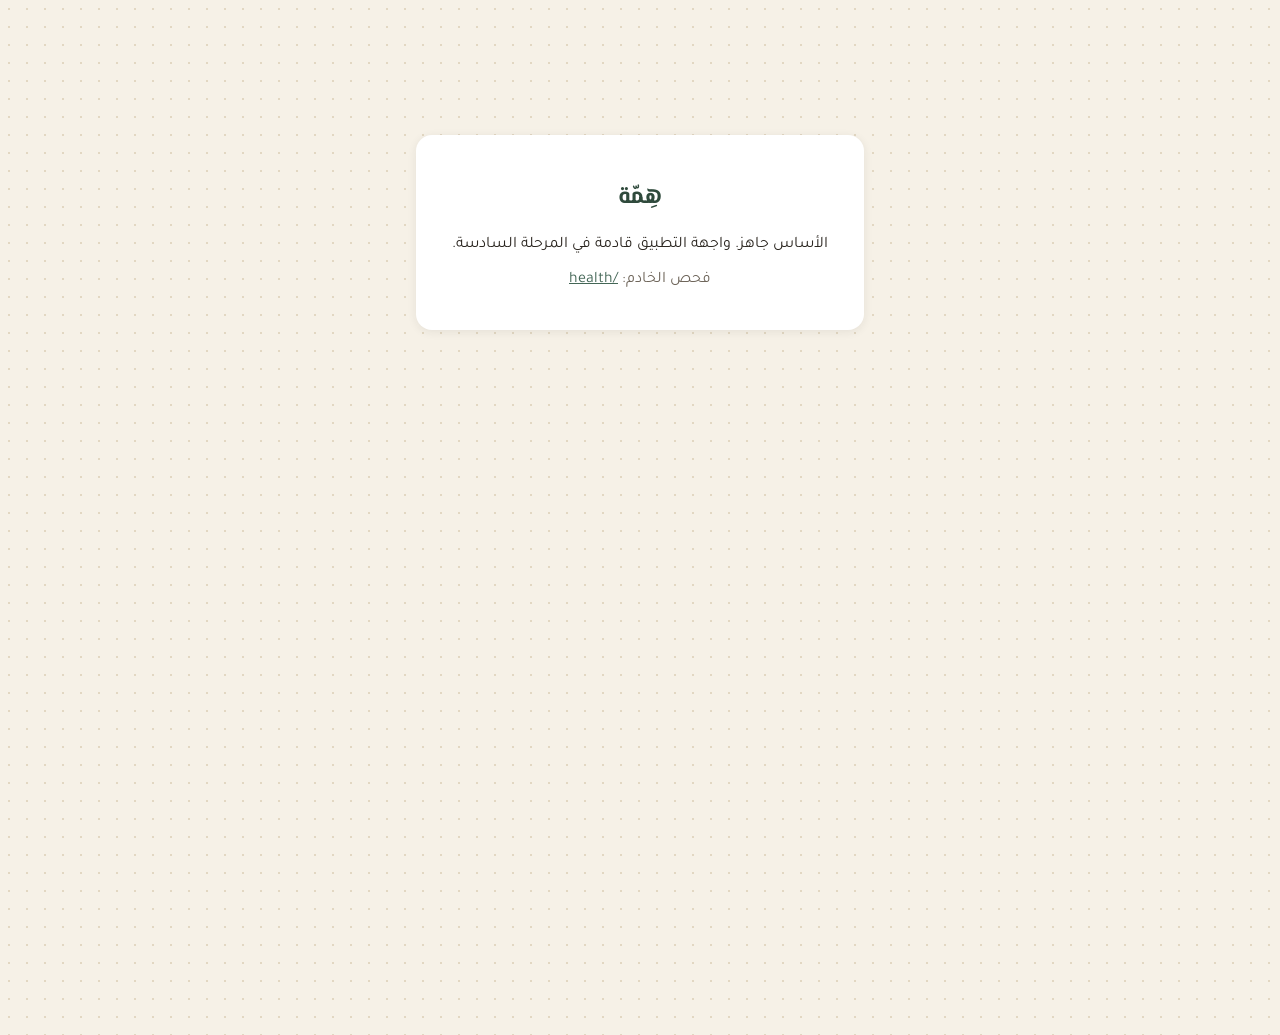
==== src/Himma.Api/wwwroot/index.html @ d6c8cf59 "Phase 1: project foundation ASP.NET Core 8 API with EF Core 8 (SQLite dev / PostgreSQL prod), Identi" ====
<!doctype html>
<html lang="ar" dir="rtl">
<head>
  <meta charset="utf-8">
  <meta name="viewport" content="width=device-width, initial-scale=1">
  <title>هِمّة</title>
  <link rel="preconnect" href="https://fonts.googleapis.com">
  <link rel="preconnect" href="https://fonts.gstatic.com" crossorigin>
  <link rel="stylesheet" href="https://fonts.googleapis.com/css2?family=El+Messiri:wght@500;700&family=IBM+Plex+Mono:wght@500&family=Tajawal:wght@400;500;700&display=swap">
  <link rel="stylesheet" href="css/tokens.css">
  <link rel="stylesheet" href="css/base.css">
</head>
<body>
  <main class="placeholder">
    <section class="card">
      <h1>هِمّة</h1>
      <p>الأساس جاهز. واجهة التطبيق قادمة في المرحلة السادسة.</p>
      <p class="muted">فحص الخادم: <a href="/health">/health</a></p>
    </section>
  </main>
</body>
</html>
---- src/Himma.Api/wwwroot/css/tokens.css ----
:root {
  --bg: #F6F1E7;
  --paper: #FFFFFF;
  --ink: #2B2620;
  --ink-soft: #6E655A;
  --forest: #2F4A3C;
  --forest-light: #436656;
  --rust: #C1622D;
  --gold: #D9A441;
  --line: #E2D7C2;
  --danger: #B23A2E;
  --water: #3E7CB1;

  --font-body: "Tajawal", system-ui, sans-serif;
  --font-heading: "El Messiri", "Tajawal", serif;
  --font-number: "IBM Plex Mono", ui-monospace, monospace;

  --radius: 16px;
  --shadow: 0 2px 10px rgba(43, 38, 32, 0.08);
  --ease-settle: cubic-bezier(.22, 1, .36, 1);
}
---- src/Himma.Api/wwwroot/css/base.css ----
*, *::before, *::after { box-sizing: border-box; }

body {
  margin: 0;
  min-height: 100vh;
  font-family: var(--font-body);
  color: var(--ink);
  background-color: var(--bg);
  background-image: radial-gradient(var(--line) 1px, transparent 1px);
  background-size: 18px 18px;
}

h1, h2, h3 { font-family: var(--font-heading); color: var(--forest); }

a { color: var(--forest-light); }

.card {
  background: var(--paper);
  border-radius: var(--radius);
  box-shadow: var(--shadow);
  padding: 24px;
}

.muted { color: var(--ink-soft); }

.placeholder {
  max-width: 480px;
  margin: 15vh auto 0;
  padding: 0 16px;
  text-align: center;
}
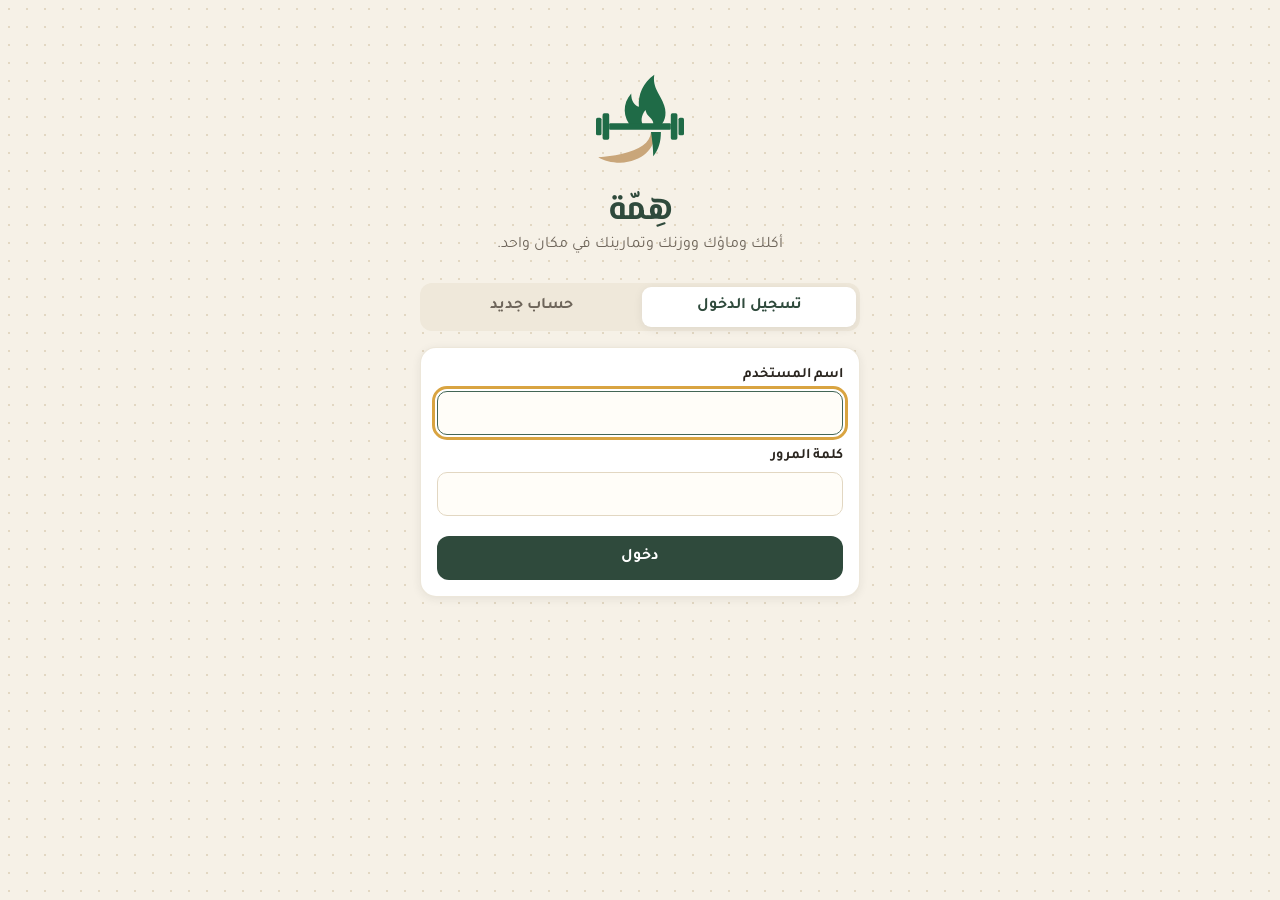
==== commit d63bbffb: "Phase 5: user app frontend Arabic RTL single-page app served from wwwroot with no build step: sign-i" ====
--- a/src/Himma.Api/wwwroot/index.html
+++ b/src/Himma.Api/wwwroot/index.html
@@ -2,21 +2,27 @@
 <html lang="ar" dir="rtl">
 <head>
   <meta charset="utf-8">
-  <meta name="viewport" content="width=device-width, initial-scale=1">
+  <meta name="viewport" content="width=device-width, initial-scale=1, viewport-fit=cover">
   <title>هِمّة</title>
+  <meta name="description" content="هِمّة: تابع أكلك وماءك ووزنك وتمارينك.">
+  <meta name="theme-color" content="#2F4A3C">
+  <link rel="manifest" href="manifest.json">
+  <link rel="icon" href="assets/himma-logo.svg" type="image/svg+xml">
   <link rel="preconnect" href="https://fonts.googleapis.com">
   <link rel="preconnect" href="https://fonts.gstatic.com" crossorigin>
   <link rel="stylesheet" href="https://fonts.googleapis.com/css2?family=El+Messiri:wght@500;700&family=IBM+Plex+Mono:wght@500&family=Tajawal:wght@400;500;700&display=swap">
   <link rel="stylesheet" href="css/tokens.css">
   <link rel="stylesheet" href="css/base.css">
+  <link rel="stylesheet" href="css/components.css">
+  <script type="module" src="js/app.js"></script>
 </head>
 <body>
-  <main class="placeholder">
-    <section class="card">
-      <h1>هِمّة</h1>
-      <p>الأساس جاهز. واجهة التطبيق قادمة في المرحلة السادسة.</p>
-      <p class="muted">فحص الخادم: <a href="/health">/health</a></p>
-    </section>
-  </main>
+  <div id="app" class="app" aria-busy="true">
+    <div class="splash">
+      <img src="assets/himma-logo.svg" alt="" width="96" height="96">
+      <p class="brand">هِمّة</p>
+    </div>
+  </div>
+  <div id="toast" class="toast" role="status" aria-live="polite"></div>
 </body>
 </html>
--- a/src/Himma.Api/wwwroot/css/tokens.css
+++ b/src/Himma.Api/wwwroot/css/tokens.css
@@ -5,8 +5,10 @@
   --ink-soft: #6E655A;
   --forest: #2F4A3C;
   --forest-light: #436656;
+  --forest-pale: #E6EEE9;
   --rust: #C1622D;
   --gold: #D9A441;
+  --gold-pale: #F8EDD5;
   --line: #E2D7C2;
   --danger: #B23A2E;
   --water: #3E7CB1;
@@ -16,6 +18,12 @@
   --font-number: "IBM Plex Mono", ui-monospace, monospace;
 
   --radius: 16px;
+  --radius-sm: 10px;
   --shadow: 0 2px 10px rgba(43, 38, 32, 0.08);
+  --shadow-lift: 0 6px 18px rgba(43, 38, 32, 0.12);
+
+  /* Spring-like settle, used for most motion. */
   --ease-settle: cubic-bezier(.22, 1, .36, 1);
+  --press: 60ms;
+  --settle: 320ms;
 }
--- a/src/Himma.Api/wwwroot/css/base.css
+++ b/src/Himma.Api/wwwroot/css/base.css
@@ -1,31 +1,50 @@
 *, *::before, *::after { box-sizing: border-box; }
+
+html { -webkit-text-size-adjust: 100%; }
 
 body {
   margin: 0;
   min-height: 100vh;
   font-family: var(--font-body);
+  font-size: 16px;
+  line-height: 1.6;
   color: var(--ink);
   background-color: var(--bg);
-  background-image: radial-gradient(var(--line) 1px, transparent 1px);
+  background-image: radial-gradient(var(--line) 1px, transparent 1.2px);
   background-size: 18px 18px;
 }
 
-h1, h2, h3 { font-family: var(--font-heading); color: var(--forest); }
+h1, h2, h3 { font-family: var(--font-heading); color: var(--forest); margin: 0 0 .5rem; line-height: 1.3; }
+h1 { font-size: 1.6rem; }
+h2 { font-size: 1.2rem; }
+h3 { font-size: 1.05rem; }
+p { margin: 0 0 .5rem; }
+a { color: var(--forest-light); }
+ul, ol { margin: 0; padding: 0; list-style: none; }
 
-a { color: var(--forest-light); }
+button, input, select, textarea { font: inherit; color: inherit; }
 
-.card {
-  background: var(--paper);
-  border-radius: var(--radius);
-  box-shadow: var(--shadow);
-  padding: 24px;
+:focus-visible { outline: 3px solid var(--gold); outline-offset: 2px; border-radius: 6px; }
+
+/* Numbers use the mono font and stay left-to-right inside Arabic text. */
+.num { font-family: var(--font-number); font-variant-numeric: tabular-nums; direction: ltr; unicode-bidi: isolate; }
+.muted { color: var(--ink-soft); }
+.small { font-size: .875rem; }
+.visually-hidden {
+  position: absolute !important; width: 1px; height: 1px; overflow: hidden;
+  clip: rect(0 0 0 0); white-space: nowrap;
 }
 
-.muted { color: var(--ink-soft); }
+.app { max-width: 760px; margin: 0 auto; padding: 12px 16px 64px; }
 
-.placeholder {
-  max-width: 480px;
-  margin: 15vh auto 0;
-  padding: 0 16px;
-  text-align: center;
+.splash { text-align: center; margin-top: 28vh; }
+.splash .brand { font-family: var(--font-heading); font-size: 2rem; color: var(--forest); }
+
+@media (prefers-reduced-motion: reduce) {
+  *, *::before, *::after {
+    animation-duration: .01ms !important;
+    animation-iteration-count: 1 !important;
+    transition-duration: .01ms !important;
+    scroll-behavior: auto !important;
+  }
 }
--- a/src/Himma.Api/wwwroot/css/components.css
+++ b/src/Himma.Api/wwwroot/css/components.css
@@ -0,0 +1,266 @@
+/* ---------- Header and navigation ---------- */
+.app-header { display: flex; align-items: center; gap: 12px; padding: 8px 0 12px; }
+.app-header .logo { width: 48px; height: 48px; }
+.app-header .brand { font-family: var(--font-heading); font-size: 1.6rem; color: var(--forest); margin: 0; line-height: 1; }
+.app-header .greeting { margin: 0; color: var(--ink-soft); font-size: .9rem; }
+
+.tabs {
+  display: grid; grid-template-columns: repeat(3, 1fr); gap: 8px;
+  margin-bottom: 16px;
+}
+.tab {
+  display: flex; align-items: center; justify-content: center; gap: 6px;
+  min-height: 46px; padding: 6px 8px;
+  border: 1px solid var(--line); border-radius: 12px;
+  background: var(--paper); color: var(--ink-soft);
+  font-weight: 700; cursor: pointer; text-decoration: none;
+  transition: transform var(--settle) var(--ease-settle), background-color var(--settle) var(--ease-settle), color var(--settle);
+}
+.tab:active { transform: scale(.96); transition-duration: var(--press); }
+.tab[aria-current="page"] { background: var(--forest); color: #fff; border-color: var(--forest); }
+
+/* ---------- Cards and layout ---------- */
+.view { display: grid; gap: 14px; }
+.view-head { display: flex; align-items: baseline; justify-content: space-between; gap: 8px; flex-wrap: wrap; }
+.view-head h1 { margin: 0; }
+.card {
+  background: var(--paper); border-radius: var(--radius); box-shadow: var(--shadow);
+  padding: 16px; border: 1px solid rgba(226, 215, 194, .6);
+}
+.card-head { display: flex; align-items: center; justify-content: space-between; gap: 8px; margin-bottom: 8px; }
+.card-head h2, .card-head h3 { margin: 0; }
+.row { display: flex; gap: 8px; align-items: center; flex-wrap: wrap; }
+.row.spread { justify-content: space-between; }
+.stack { display: grid; gap: 10px; }
+.grid-2 { display: grid; grid-template-columns: repeat(2, minmax(0, 1fr)); gap: 10px; }
+.grid-3 { display: grid; grid-template-columns: repeat(3, minmax(0, 1fr)); gap: 10px; }
+
+.tip { background: var(--gold-pale); border-color: var(--gold); display: flex; gap: 10px; align-items: flex-start; }
+.tip svg { flex: none; color: var(--rust); margin-top: 3px; }
+
+.empty { text-align: center; padding: 20px 12px; color: var(--ink-soft); }
+.empty .btn { margin-top: 8px; }
+
+/* ---------- Buttons ---------- */
+.btn {
+  display: inline-flex; align-items: center; justify-content: center; gap: 6px;
+  min-height: 44px; padding: 8px 16px;
+  border-radius: 12px; border: 1px solid transparent;
+  background: var(--forest); color: #fff; font-weight: 700; cursor: pointer;
+  transition: transform var(--settle) var(--ease-settle), background-color var(--settle) var(--ease-settle);
+}
+.btn:hover { background: var(--forest-light); }
+.btn:active, .icon-btn:active, .chip:active { transform: scale(.96); transition-duration: var(--press); }
+.btn[disabled] { opacity: .55; cursor: default; }
+.btn-secondary { background: var(--paper); color: var(--forest); border-color: var(--line); }
+.btn-secondary:hover { background: var(--forest-pale); }
+.btn-ghost { background: transparent; color: var(--forest); }
+.btn-ghost:hover { background: var(--forest-pale); }
+.btn-danger { background: var(--paper); color: var(--danger); border-color: var(--danger); }
+.btn-danger:hover { background: #FBEDEB; }
+.btn-sm { min-height: 36px; padding: 4px 12px; font-size: .9rem; }
+.btn-block { width: 100%; }
+.icon-btn {
+  display: inline-flex; align-items: center; justify-content: center;
+  width: 40px; height: 40px; border-radius: 10px;
+  border: 1px solid transparent; background: transparent; color: var(--ink-soft); cursor: pointer;
+  transition: transform var(--settle) var(--ease-settle), background-color var(--settle);
+}
+.icon-btn:hover { background: var(--forest-pale); color: var(--forest); }
+.icon-btn[disabled] { opacity: .35; cursor: default; }
+.icon-btn.danger:hover { background: #FBEDEB; color: var(--danger); }
+
+/* ---------- Forms ---------- */
+.field { display: grid; gap: 4px; }
+.field label, .field .label { font-weight: 700; font-size: .9rem; }
+.field .hint { font-size: .8rem; color: var(--ink-soft); }
+.field-error { color: var(--danger); font-size: .85rem; min-height: 0; }
+.field-error:empty { display: none; }
+input[type="text"], input[type="password"], input[type="number"], input[type="search"], input[type="date"], select, textarea {
+  width: 100%; min-height: 44px; padding: 8px 12px;
+  border: 1px solid var(--line); border-radius: var(--radius-sm); background: #FFFDF8;
+}
+textarea { min-height: 72px; resize: vertical; }
+input:focus, select:focus, textarea:focus { border-color: var(--forest-light); }
+input[aria-invalid="true"] { border-color: var(--danger); }
+.check { display: flex; gap: 8px; align-items: flex-start; }
+.check input { width: 20px; height: 20px; margin-top: 3px; accent-color: var(--forest); }
+.privacy { background: var(--forest-pale); border-radius: var(--radius-sm); padding: 10px 12px; font-size: .9rem; }
+
+/* ---------- Chips and badges ---------- */
+.chips { display: flex; flex-wrap: wrap; gap: 6px; }
+.chip {
+  display: inline-flex; align-items: center; gap: 4px;
+  min-height: 34px; padding: 4px 12px; border-radius: 999px;
+  border: 1px solid var(--line); background: var(--paper); color: var(--ink);
+  font-size: .9rem; cursor: pointer;
+  transition: transform var(--settle) var(--ease-settle), background-color var(--settle);
+}
+.chip[aria-pressed="true"] { background: var(--forest); border-color: var(--forest); color: #fff; }
+.chip.rest[aria-pressed="true"] { background: var(--gold); border-color: var(--gold); color: var(--ink); }
+.chip[disabled] { opacity: .45; cursor: default; }
+.tag { display: inline-block; padding: 1px 10px; border-radius: 999px; background: var(--forest-pale); color: var(--forest); font-size: .8rem; font-weight: 700; }
+.tag.gold { background: var(--gold-pale); color: #7A5A12; }
+.tag.water { background: #E5EFF7; color: var(--water); }
+.tag.muted { background: #F1ECE2; color: var(--ink-soft); }
+
+.segmented { display: grid; grid-auto-flow: column; grid-auto-columns: 1fr; gap: 4px; padding: 4px; background: #EFE8DA; border-radius: 12px; }
+.segmented button { min-height: 40px; border: 0; border-radius: 9px; background: transparent; color: var(--ink-soft); font-weight: 700; cursor: pointer; }
+.segmented button[aria-pressed="true"] { background: var(--paper); color: var(--forest); box-shadow: var(--shadow); }
+
+/* ---------- Rings, progress, stats ---------- */
+.rings { display: grid; grid-template-columns: repeat(3, minmax(0, 1fr)); gap: 8px; text-align: center; }
+.ring { margin: 0; display: grid; justify-items: center; gap: 2px; }
+.ring svg { width: 100%; max-width: 112px; height: auto; }
+.ring-track { fill: none; stroke: #EFE8DA; stroke-width: 10; }
+.ring-progress { fill: none; stroke-width: 10; stroke-linecap: round; transition: stroke-dashoffset 900ms var(--ease-settle); }
+.ring-value { font-family: var(--font-number); font-size: 20px; fill: var(--ink); }
+.ring-sub { font-size: 10px; fill: var(--ink-soft); }
+.ring figcaption { font-weight: 700; font-size: .9rem; }
+.ring .remaining { font-size: .8rem; color: var(--ink-soft); }
+
+.progress { height: 12px; border-radius: 999px; background: #EFE8DA; overflow: hidden; }
+.progress > span { display: block; height: 100%; background: var(--forest); border-radius: inherit; transition: width 900ms var(--ease-settle); }
+
+.stat { background: #FBF8F1; border-radius: var(--radius-sm); padding: 10px; text-align: center; }
+.stat .value { font-family: var(--font-number); font-size: 1.4rem; color: var(--forest); display: block; }
+.stat .label { font-size: .8rem; color: var(--ink-soft); }
+
+/* ---------- Lists ---------- */
+.item-list { display: grid; gap: 6px; }
+.item {
+  display: flex; align-items: center; gap: 10px; padding: 8px 10px;
+  border-radius: var(--radius-sm); background: #FBF8F1;
+  transition: opacity var(--settle);
+}
+.item .grow { flex: 1; min-width: 0; }
+.item .title { font-weight: 700; overflow-wrap: anywhere; }
+.item .meta { font-size: .85rem; color: var(--ink-soft); }
+.item.pending { opacity: .55; }
+.item button.item-main { all: unset; flex: 1; cursor: pointer; display: block; }
+.item button.item-main:focus-visible { outline: 3px solid var(--gold); border-radius: 6px; }
+.meal-section + .meal-section { margin-top: 12px; padding-top: 12px; border-top: 1px dashed var(--line); }
+.water-buttons { display: grid; grid-template-columns: repeat(3, 1fr); gap: 8px; }
+.water-buttons .btn { background: #E5EFF7; color: var(--water); }
+.water-buttons .btn:hover { background: #D6E6F3; }
+
+/* ---------- Notice (calm inline message) ---------- */
+.notice {
+  display: flex; align-items: center; justify-content: space-between; gap: 8px; flex-wrap: wrap;
+  padding: 10px 12px; border-radius: var(--radius-sm);
+  background: #FBF3E4; border: 1px solid var(--line); color: var(--ink);
+}
+.notice.info { background: var(--forest-pale); }
+.banner { position: sticky; top: 8px; z-index: 5; box-shadow: var(--shadow-lift); }
+
+/* ---------- Skeleton ---------- */
+.skeleton { display: grid; gap: 8px; }
+.skeleton span { height: 14px; border-radius: 6px; background: linear-gradient(90deg, #EFE8DA 25%, #F7F2E8 50%, #EFE8DA 75%); background-size: 200% 100%; animation: shimmer 1.4s infinite linear; }
+.skeleton span:nth-child(2) { width: 80%; }
+.skeleton span:nth-child(3) { width: 60%; }
+@keyframes shimmer { from { background-position: 200% 0; } to { background-position: -200% 0; } }
+
+/* ---------- Saved confirmation ---------- */
+.toast {
+  position: fixed; inset-inline: 0; bottom: 24px; margin: 0 auto; width: max-content; max-width: 90vw;
+  display: flex; align-items: center; gap: 6px;
+  padding: 10px 18px; border-radius: 999px;
+  background: var(--forest); color: #fff; font-weight: 700; box-shadow: var(--shadow-lift);
+  opacity: 0; pointer-events: none; transform: translateY(12px);
+  transition: opacity 240ms var(--ease-settle), transform 240ms var(--ease-settle);
+  z-index: 100;
+}
+.toast.show { opacity: 1; transform: none; animation: saved-pop 420ms var(--ease-settle); }
+@keyframes saved-pop { 0% { transform: translateY(12px) scale(.9); } 60% { transform: translateY(0) scale(1.06); } 100% { transform: none; } }
+
+/* ---------- Modal ---------- */
+dialog.modal {
+  width: min(560px, calc(100vw - 24px)); max-height: calc(100vh - 32px);
+  padding: 0; border: 0; border-radius: var(--radius); background: var(--paper); color: var(--ink);
+  box-shadow: var(--shadow-lift);
+}
+dialog.modal[open] { animation: modal-in var(--settle) var(--ease-settle); }
+dialog.modal::backdrop { background: rgba(43, 38, 32, .45); backdrop-filter: blur(2px); }
+.modal-inner { padding: 16px; display: grid; gap: 12px; }
+.modal-head { display: flex; align-items: center; justify-content: space-between; gap: 8px; }
+.modal-head h2 { margin: 0; }
+@keyframes modal-in { from { opacity: 0; transform: translateY(16px); } to { opacity: 1; transform: none; } }
+
+/* ---------- Pickers ---------- */
+.pick-list { display: grid; gap: 6px; max-height: 280px; overflow-y: auto; }
+.pick-list .item { cursor: pointer; }
+.pick-list .item[aria-selected="true"] { outline: 2px solid var(--forest); }
+.chosen { padding: 10px; border-radius: var(--radius-sm); background: var(--forest-pale); }
+details.inline-form summary { cursor: pointer; font-weight: 700; color: var(--forest); padding: 6px 0; }
+
+/* ---------- Workouts ---------- */
+.day-card { padding: 0; overflow: hidden; }
+.day-toggle {
+  width: 100%; display: flex; align-items: center; justify-content: space-between; gap: 8px;
+  padding: 14px 16px; border: 0; background: transparent; cursor: pointer; text-align: start;
+}
+.day-toggle .day-name { font-family: var(--font-heading); font-size: 1.1rem; color: var(--forest); }
+.day-toggle svg { transition: transform var(--settle) var(--ease-settle); color: var(--ink-soft); }
+.day-toggle[aria-expanded="true"] svg { transform: rotate(180deg); }
+.day-body { padding: 0 16px 16px; display: grid; gap: 12px; }
+.day-card.today { border-color: var(--gold); }
+
+.exercise-list { display: grid; gap: 8px; }
+.exercise {
+  display: grid; grid-template-columns: auto 1fr; gap: 10px;
+  padding: 10px; border-radius: var(--radius-sm); background: #FBF8F1; border: 1px solid transparent;
+}
+.exercise.dragging { opacity: .5; }
+.exercise.drop-target { border-color: var(--gold); }
+.exercise .figure { width: 92px; height: auto; }
+@media (max-width: 420px) { .exercise .figure { width: 72px; } }
+.exercise .name { font-weight: 700; }
+.exercise .settings { display: grid; grid-template-columns: repeat(4, minmax(0, 1fr)); gap: 6px; margin-top: 6px; }
+.exercise .settings label { font-size: .75rem; color: var(--ink-soft); display: grid; gap: 2px; }
+.exercise .settings input { min-height: 38px; padding: 4px 6px; }
+.exercise .notes { grid-column: 1 / -1; }
+.exercise .actions { display: flex; gap: 2px; justify-content: flex-end; flex-wrap: wrap; }
+.drag-handle { cursor: grab; }
+@media (max-width: 420px) { .exercise .settings { grid-template-columns: repeat(2, minmax(0, 1fr)); } }
+
+.muscle-fig .zone { fill: #E9E1D1; stroke: #D8CCB4; stroke-width: .6; }
+.muscle-fig .zone.on { fill: var(--rust); stroke: #A24F22; }
+.muscle-fig .base { fill: #F1EADC; stroke: #D8CCB4; stroke-width: .6; }
+.muscle-fig text { font-size: 7px; fill: var(--ink-soft); }
+
+.set-table { width: 100%; border-collapse: collapse; }
+.set-table th { font-size: .8rem; color: var(--ink-soft); font-weight: 500; text-align: start; padding: 4px; }
+.set-table td { padding: 4px; }
+.set-table input[type="number"] { min-height: 38px; padding: 4px 8px; }
+.set-table input[type="checkbox"] { width: 24px; height: 24px; accent-color: var(--forest); }
+.set-table tr.done td { background: var(--forest-pale); }
+
+/* ---------- Charts ---------- */
+.chart { width: 100%; height: auto; direction: ltr; }
+.chart .axis { stroke: var(--line); }
+.chart .grid { stroke: #EFE8DA; stroke-dasharray: 2 3; }
+.chart .line { fill: none; stroke: var(--forest); stroke-width: 2; stroke-linejoin: round; stroke-linecap: round; }
+.chart .dot { fill: var(--paper); stroke: var(--forest); stroke-width: 2; }
+.chart .target { stroke: var(--gold); stroke-width: 1.5; stroke-dasharray: 5 4; }
+.chart .bar { fill: var(--line); }
+.chart .bar.ok { fill: var(--forest); }
+.chart .bar.miss { fill: var(--gold); }
+.chart text { font-family: var(--font-number); font-size: 9px; fill: var(--ink-soft); }
+.legend { display: flex; gap: 12px; font-size: .8rem; color: var(--ink-soft); flex-wrap: wrap; }
+.legend i { display: inline-block; width: 10px; height: 10px; border-radius: 3px; margin-inline-end: 4px; vertical-align: middle; }
+
+/* ---------- Auth ---------- */
+.auth { max-width: 440px; margin: 6vh auto 0; display: grid; gap: 16px; }
+.auth .brand-block { text-align: center; }
+.auth .brand-block img { width: 110px; height: 110px; }
+.auth .brand-block h1 { font-size: 2.2rem; margin: 0; }
+
+/* ---------- Accessibility preferences ---------- */
+@media (prefers-reduced-transparency: reduce) {
+  dialog.modal::backdrop { background: rgba(43, 38, 32, .85); backdrop-filter: none; }
+  .card { border-color: var(--line); }
+}
+
+/* Inputs inside a row (e.g. the history date picker) keep their natural width. */
+.row > input[type="date"] { width: auto; flex: 0 1 auto; }
+.row { min-width: 0; }
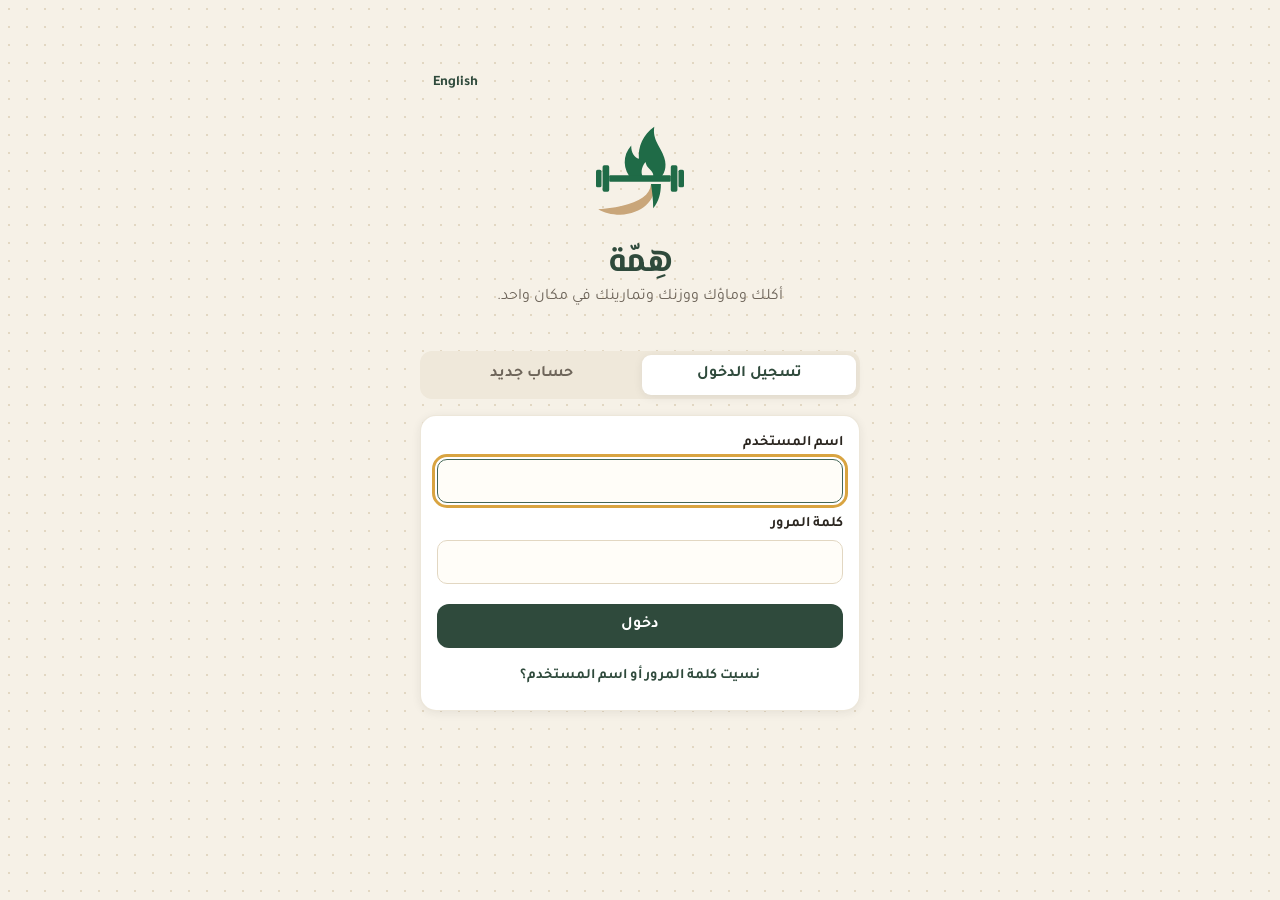
==== commit e0f9a59d: "Add coach and gym package Admins sell a coach package (seats and end date) from the admin panel. Cli" ====
--- a/src/Himma.Api/wwwroot/index.html
+++ b/src/Himma.Api/wwwroot/index.html
@@ -14,6 +14,7 @@
   <link rel="stylesheet" href="css/tokens.css">
   <link rel="stylesheet" href="css/base.css">
   <link rel="stylesheet" href="css/components.css">
+  <link rel="stylesheet" href="css/coach.css">
   <script type="module" src="js/app.js"></script>
 </head>
 <body>
--- a/src/Himma.Api/wwwroot/css/components.css
+++ b/src/Himma.Api/wwwroot/css/components.css
@@ -5,7 +5,7 @@
 .app-header .greeting { margin: 0; color: var(--ink-soft); font-size: .9rem; }
 
 .tabs {
-  display: grid; grid-template-columns: repeat(3, 1fr); gap: 8px;
+  display: grid; grid-template-columns: repeat(3, minmax(0, 1fr)); gap: 8px;
   margin-bottom: 16px;
 }
 .tab {
@@ -160,6 +160,20 @@
 .skeleton span:nth-child(3) { width: 60%; }
 @keyframes shimmer { from { background-position: 200% 0; } to { background-position: -200% 0; } }
 
+/* ---------- Rest timer (workout session) ---------- */
+.rest-timer {
+  position: fixed; inset-inline: 0; bottom: 80px; margin: 0 auto; width: max-content; max-width: calc(100vw - 32px);
+  display: flex; align-items: center; gap: 10px;
+  padding: 10px 14px; border-radius: 999px;
+  background: var(--ink); color: #fff; box-shadow: var(--shadow-lift); z-index: 90;
+}
+.rest-timer[hidden] { display: none; }
+.rest-timer .rest-time { font-size: 1.4rem; min-width: 3.2ch; text-align: center; }
+.rest-timer .rest-label { font-weight: 700; }
+.rest-timer .btn-ghost { color: #fff; }
+.rest-timer.finished { background: var(--forest); animation: saved-pop 420ms var(--ease-settle); }
+@media (prefers-reduced-motion: reduce) { .rest-timer.finished { animation: none; } }
+
 /* ---------- Saved confirmation ---------- */
 .toast {
   position: fixed; inset-inline: 0; bottom: 24px; margin: 0 auto; width: max-content; max-width: 90vw;
@@ -264,3 +278,72 @@
 /* Inputs inside a row (e.g. the history date picker) keep their natural width. */
 .row > input[type="date"] { width: auto; flex: 0 1 auto; }
 .row { min-width: 0; }
+
+/* ---------- Language and direction ---------- */
+.app-header .lang-switch { margin-inline-start: auto; }
+.auth-top { display: flex; justify-content: flex-end; }
+/* Direction arrows (previous/next day) point the other way in left-to-right English. */
+[dir="ltr"] .flip-ltr { transform: scaleX(-1); }
+
+/* ---------- Translucent sticky navigation (content scrolls underneath) ---------- */
+.tabs {
+  position: sticky; top: 0; z-index: 20;
+  margin-inline: -16px; padding: 8px 16px;
+  background: rgba(246, 241, 231, .78);
+  -webkit-backdrop-filter: blur(16px) saturate(160%);
+  backdrop-filter: blur(16px) saturate(160%);
+}
+@media (prefers-reduced-transparency: reduce) {
+  .tabs { background: var(--bg); -webkit-backdrop-filter: none; backdrop-filter: none; }
+}
+
+/* ---------- Higher contrast when the system asks for it ---------- */
+@media (prefers-contrast: more) {
+  :root { --ink-soft: #4A433A; --line: #9C8F78; }
+  .card, .tab, .chip, input, select, textarea { border-color: var(--ink); }
+  .tabs { background: var(--bg); backdrop-filter: none; }
+}
+
+/* Tabs shrink to fit narrow phones; long labels wrap instead of pushing the page sideways. */
+.tab { min-width: 0; text-align: center; line-height: 1.2; }
+.tab svg { flex: none; }
+@media (max-width: 380px) { .tab { font-size: .85rem; gap: 4px; padding: 6px 4px; } }
+
+/* Grid children may shrink below their content (wide tables then scroll inside their card instead of widening the page). */
+.view > *, .stack > *, .grid-2 > *, .grid-3 > * { min-width: 0; }
+
+/* Exercise guide: the start and end photos swap back and forth to show the movement. */
+.guide-btn {
+  display: inline-flex; align-items: center; gap: 4px; min-height: 34px; padding: 4px 12px; flex: none;
+  border: 1px solid var(--forest-pale); border-radius: 999px; background: var(--forest-pale); color: var(--forest);
+  font: inherit; font-size: .85rem; font-weight: 700; cursor: pointer;
+}
+.guide-btn:hover { border-color: var(--forest-light); }
+.guide-btn:active { transform: scale(.96); }
+.exercise-info { display: grid; gap: 16px; }
+.exercise-info .guide-section { display: grid; gap: 8px; }
+.exercise-info h3 { margin: 0; font-size: .95rem; color: var(--forest); }
+.exercise-info .motion { position: relative; width: 100%; height: min(280px, 60vw); border-radius: var(--radius-sm); overflow: hidden; background: #FBF8F1; }
+.exercise-info .motion img { position: absolute; inset: 0; width: 100%; height: 100%; object-fit: contain; }
+.exercise-info .motion img.end { animation: motion-swap 3s ease-in-out infinite; }
+.exercise-info .motion-label { position: absolute; top: 8px; inset-inline-start: 8px; padding: 2px 10px; border-radius: 999px; background: var(--forest); color: #fff; font-size: .8rem; font-weight: 700; }
+.exercise-info .motion-label.start { animation: motion-swap 3s ease-in-out infinite reverse; }
+.exercise-info .motion-label.end { animation: motion-swap 3s ease-in-out infinite; }
+@keyframes motion-swap { 0%, 42% { opacity: 0; } 50%, 92% { opacity: 1; } 100% { opacity: 0; } }
+@media (prefers-reduced-motion: reduce) {
+  .exercise-info .motion { height: auto; display: grid; grid-template-columns: 1fr 1fr; }
+  .exercise-info .motion img { position: static; height: auto; animation: none; }
+  .exercise-info .motion-label { display: none; }
+}
+.exercise-info .guide-muscles { display: flex; align-items: center; gap: 14px; }
+.exercise-info .figure { width: 92px; height: auto; flex: none; }
+.exercise-info .steps { margin: 0; padding: 0; list-style: none; counter-reset: step; display: grid; gap: 10px; }
+.exercise-info .steps li { counter-increment: step; display: grid; grid-template-columns: 26px 1fr; gap: 10px; align-items: start; line-height: 1.6; }
+.exercise-info .steps li::before {
+  content: counter(step); display: grid; place-items: center; width: 26px; height: 26px; border-radius: 50%;
+  background: var(--forest); color: #fff; font-size: .85rem; font-weight: 700;
+}
+.exercise-info .tip { margin: 0; padding: 10px 12px; border-radius: var(--radius-sm); background: var(--gold-pale); border-inline-start: 3px solid var(--gold); line-height: 1.6; }
+.exercise-info .video-btn { width: 100%; justify-content: center; text-decoration: none; }
+.guide-hint { margin: 0; }
+.link-btn { background: none; border: 0; padding: 0; font: inherit; color: inherit; text-decoration: underline dotted; text-underline-offset: 3px; cursor: pointer; }
--- a/src/Himma.Api/wwwroot/css/coach.css
+++ b/src/Himma.Api/wwwroot/css/coach.css
@@ -0,0 +1,28 @@
+/* Coach dashboard and the client's "My coach" screen. Builds on admin.css and the app's components. */
+
+.coach-tabs { grid-template-columns: repeat(2, minmax(0, 1fr)); }
+
+/* ---------- Attention chips ---------- */
+.chips { display: inline-flex; flex-wrap: wrap; gap: 4px; }
+.chip { display: inline-block; padding: 2px 9px; border-radius: 999px; font-size: .78rem; font-weight: 700; white-space: nowrap; }
+.chip-ok { background: var(--forest-pale); color: var(--forest); }
+.chip-warn { background: var(--gold-pale); color: #7A5A12; }
+.chip-alert { background: #FBEDEB; color: var(--danger); }
+
+.attention-card { border: 1px solid var(--gold-pale); }
+
+/* ---------- Invite ---------- */
+.invite-code {
+  margin: 0; padding: 14px; text-align: center;
+  font-size: 2rem; letter-spacing: .2em;
+  background: var(--forest-pale); border-radius: var(--radius-sm); user-select: all;
+}
+.invite-link { overflow-wrap: anywhere; text-align: center; margin: 0; }
+
+/* ---------- Messages ---------- */
+.messages .item { align-items: flex-start; }
+.coach-message { border-inline-start: 3px solid var(--forest); padding-inline-start: 10px; }
+.coach-message.unread { border-color: var(--gold); }
+
+/* ---------- Joining a coach (client side) ---------- */
+.consent-list { list-style: disc; padding-inline-start: 22px; margin: 0; }
